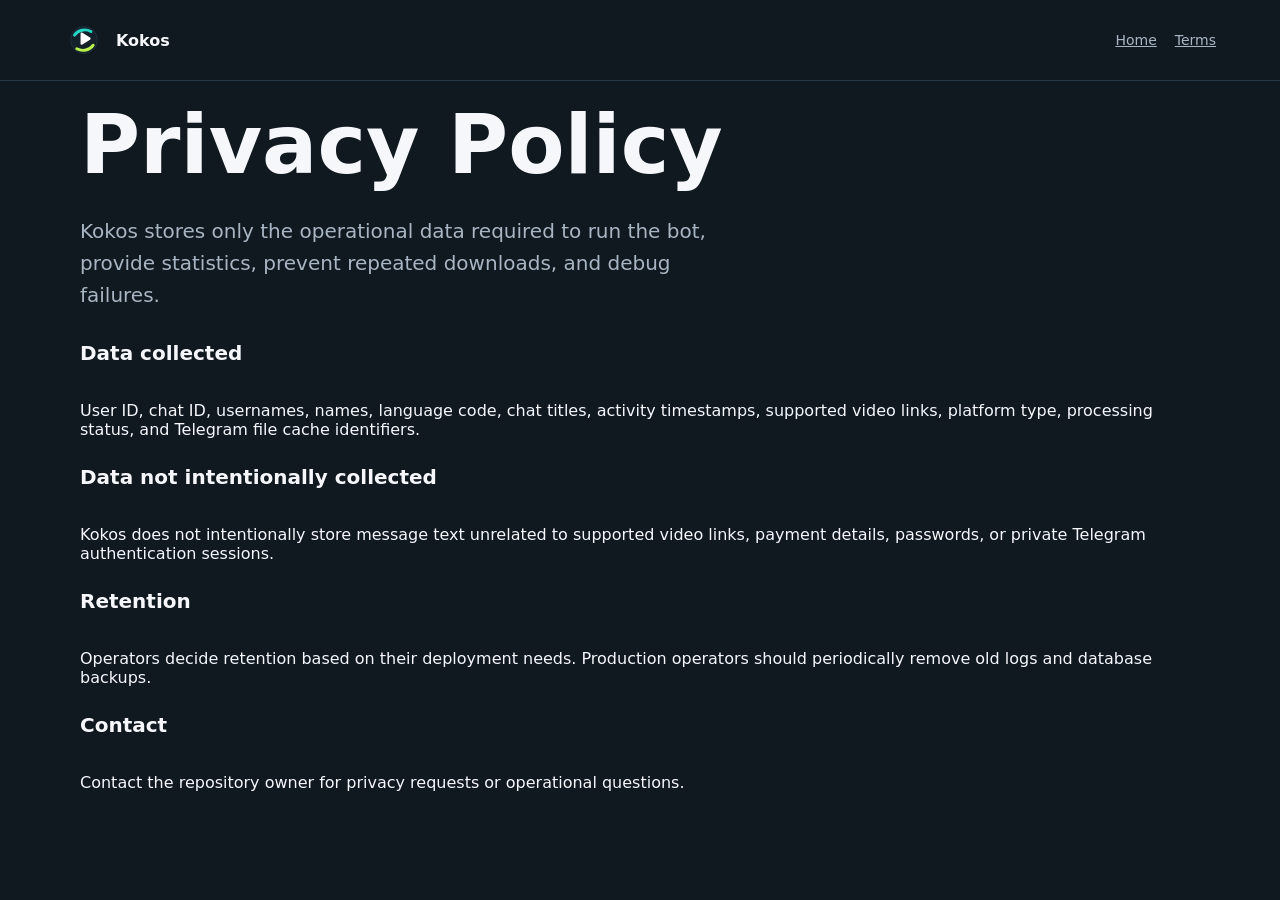
==== docs/privacy.html @ 9644456c "Polish repository documentation" ====
<!doctype html>
<html lang="en">
  <head>
    <meta charset="utf-8">
    <meta name="viewport" content="width=device-width, initial-scale=1">
    <title>Privacy Policy - Kokos</title>
    <link rel="stylesheet" href="./styles.css">
  </head>
  <body>
    <header class="topbar"><div class="brand"><img src="../assets/kokoclip-logo.svg" alt=""><span>Kokos</span></div><nav><a href="./index.html">Home</a><a href="./terms.html">Terms</a></nav></header>
    <main class="docs-list">
      <h1>Privacy Policy</h1>
      <p class="lead">Kokos stores only the operational data required to run the bot, provide statistics, prevent repeated downloads, and debug failures.</p>
      <h2>Data collected</h2>
      <p>User ID, chat ID, usernames, names, language code, chat titles, activity timestamps, supported video links, platform type, processing status, and Telegram file cache identifiers.</p>
      <h2>Data not intentionally collected</h2>
      <p>Kokos does not intentionally store message text unrelated to supported video links, payment details, passwords, or private Telegram authentication sessions.</p>
      <h2>Retention</h2>
      <p>Operators decide retention based on their deployment needs. Production operators should periodically remove old logs and database backups.</p>
      <h2>Contact</h2>
      <p>Contact the repository owner for privacy requests or operational questions.</p>
    </main>
  </body>
</html>
---- docs/styles.css ----
:root {
  color-scheme: dark;
  --bg: #101820;
  --panel: #14212b;
  --line: #243847;
  --text: #f5f7fb;
  --muted: #a8b5c2;
  --cyan: #21d6c3;
  --lime: #b9f24b;
}

* {
  box-sizing: border-box;
}

body {
  margin: 0;
  background: var(--bg);
  color: var(--text);
  font-family: Inter, ui-sans-serif, system-ui, -apple-system, BlinkMacSystemFont, "Segoe UI", sans-serif;
}

a {
  color: inherit;
}

.topbar {
  display: flex;
  align-items: center;
  justify-content: space-between;
  gap: 24px;
  padding: 20px clamp(20px, 5vw, 72px);
  border-bottom: 1px solid var(--line);
}

.brand {
  display: flex;
  align-items: center;
  gap: 12px;
  font-weight: 800;
}

.brand img {
  width: 40px;
  height: 40px;
}

nav {
  display: flex;
  gap: 18px;
  color: var(--muted);
  font-size: 14px;
}

main {
  width: min(1120px, calc(100% - 40px));
  margin: 0 auto;
}

.hero {
  min-height: 68vh;
  display: grid;
  grid-template-columns: minmax(0, 1fr) 360px;
  align-items: center;
  gap: 48px;
  padding: 72px 0 56px;
}

.eyebrow {
  margin: 0 0 14px;
  color: var(--cyan);
  font-size: 14px;
  font-weight: 700;
  text-transform: uppercase;
}

h1 {
  margin: 0;
  max-width: 760px;
  font-size: clamp(44px, 7vw, 82px);
  line-height: 0.98;
  letter-spacing: 0;
}

.lead {
  max-width: 650px;
  color: var(--muted);
  font-size: 20px;
  line-height: 1.6;
}

.actions {
  display: flex;
  gap: 14px;
  flex-wrap: wrap;
  margin-top: 30px;
}

.button {
  display: inline-flex;
  align-items: center;
  min-height: 44px;
  padding: 0 18px;
  border: 1px solid var(--line);
  border-radius: 8px;
  text-decoration: none;
  font-weight: 700;
}

.primary {
  background: var(--cyan);
  color: #06211e;
  border-color: var(--cyan);
}

.secondary {
  background: transparent;
}

.hero-logo {
  width: min(100%, 360px);
  aspect-ratio: 1;
}

.grid {
  display: grid;
  grid-template-columns: repeat(3, minmax(0, 1fr));
  gap: 18px;
  padding: 24px 0 48px;
}

article {
  border: 1px solid var(--line);
  border-radius: 8px;
  padding: 22px;
  background: var(--panel);
}

article h2,
.docs-list h2 {
  margin: 0 0 10px;
  font-size: 20px;
}

article p {
  margin: 0;
  color: var(--muted);
  line-height: 1.55;
}

.docs-list {
  display: grid;
  gap: 10px;
  padding: 24px 0 72px;
}

.docs-list a {
  color: var(--cyan);
}

@media (max-width: 820px) {
  .topbar,
  nav {
    align-items: flex-start;
    flex-direction: column;
  }

  .hero,
  .grid {
    grid-template-columns: 1fr;
  }

  .hero {
    padding-top: 48px;
  }

  .hero-logo {
    width: 220px;
  }
}
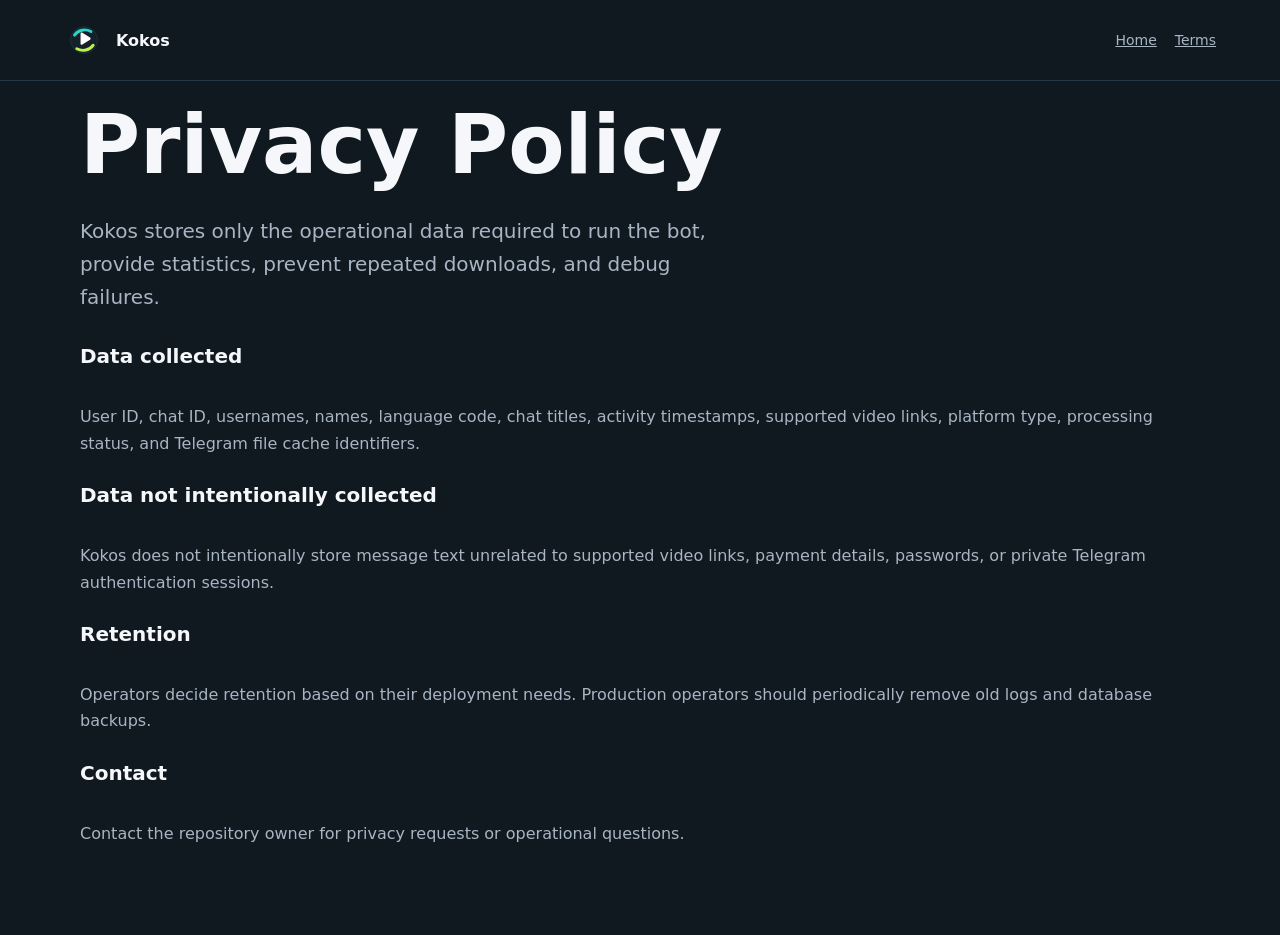
==== commit 4fb2bebc: "Elevate repository presentation" ====
--- a/docs/privacy.html
+++ b/docs/privacy.html
@@ -7,7 +7,7 @@
     <link rel="stylesheet" href="./styles.css">
   </head>
   <body>
-    <header class="topbar"><div class="brand"><img src="../assets/kokoclip-logo.svg" alt=""><span>Kokos</span></div><nav><a href="./index.html">Home</a><a href="./terms.html">Terms</a></nav></header>
+    <header class="topbar"><div class="brand"><img src="./assets/kokoclip-logo.svg" alt=""><span>Kokos</span></div><nav><a href="./index.html">Home</a><a href="./terms.html">Terms</a></nav></header>
     <main class="docs-list">
       <h1>Privacy Policy</h1>
       <p class="lead">Kokos stores only the operational data required to run the bot, provide statistics, prevent repeated downloads, and debug failures.</p>
@@ -23,3 +23,4 @@
   </body>
 </html>
 
+
--- a/docs/styles.css
+++ b/docs/styles.css
@@ -154,6 +154,21 @@
   padding: 24px 0 72px;
 }
 
+.docs-list p,
+.docs-list li,
+pre {
+  color: var(--muted);
+  line-height: 1.65;
+}
+
+pre {
+  overflow: auto;
+  padding: 16px;
+  border: 1px solid var(--line);
+  border-radius: 8px;
+  background: #0b1218;
+}
+
 .docs-list a {
   color: var(--cyan);
 }
@@ -178,4 +193,3 @@
     width: 220px;
   }
 }
-
